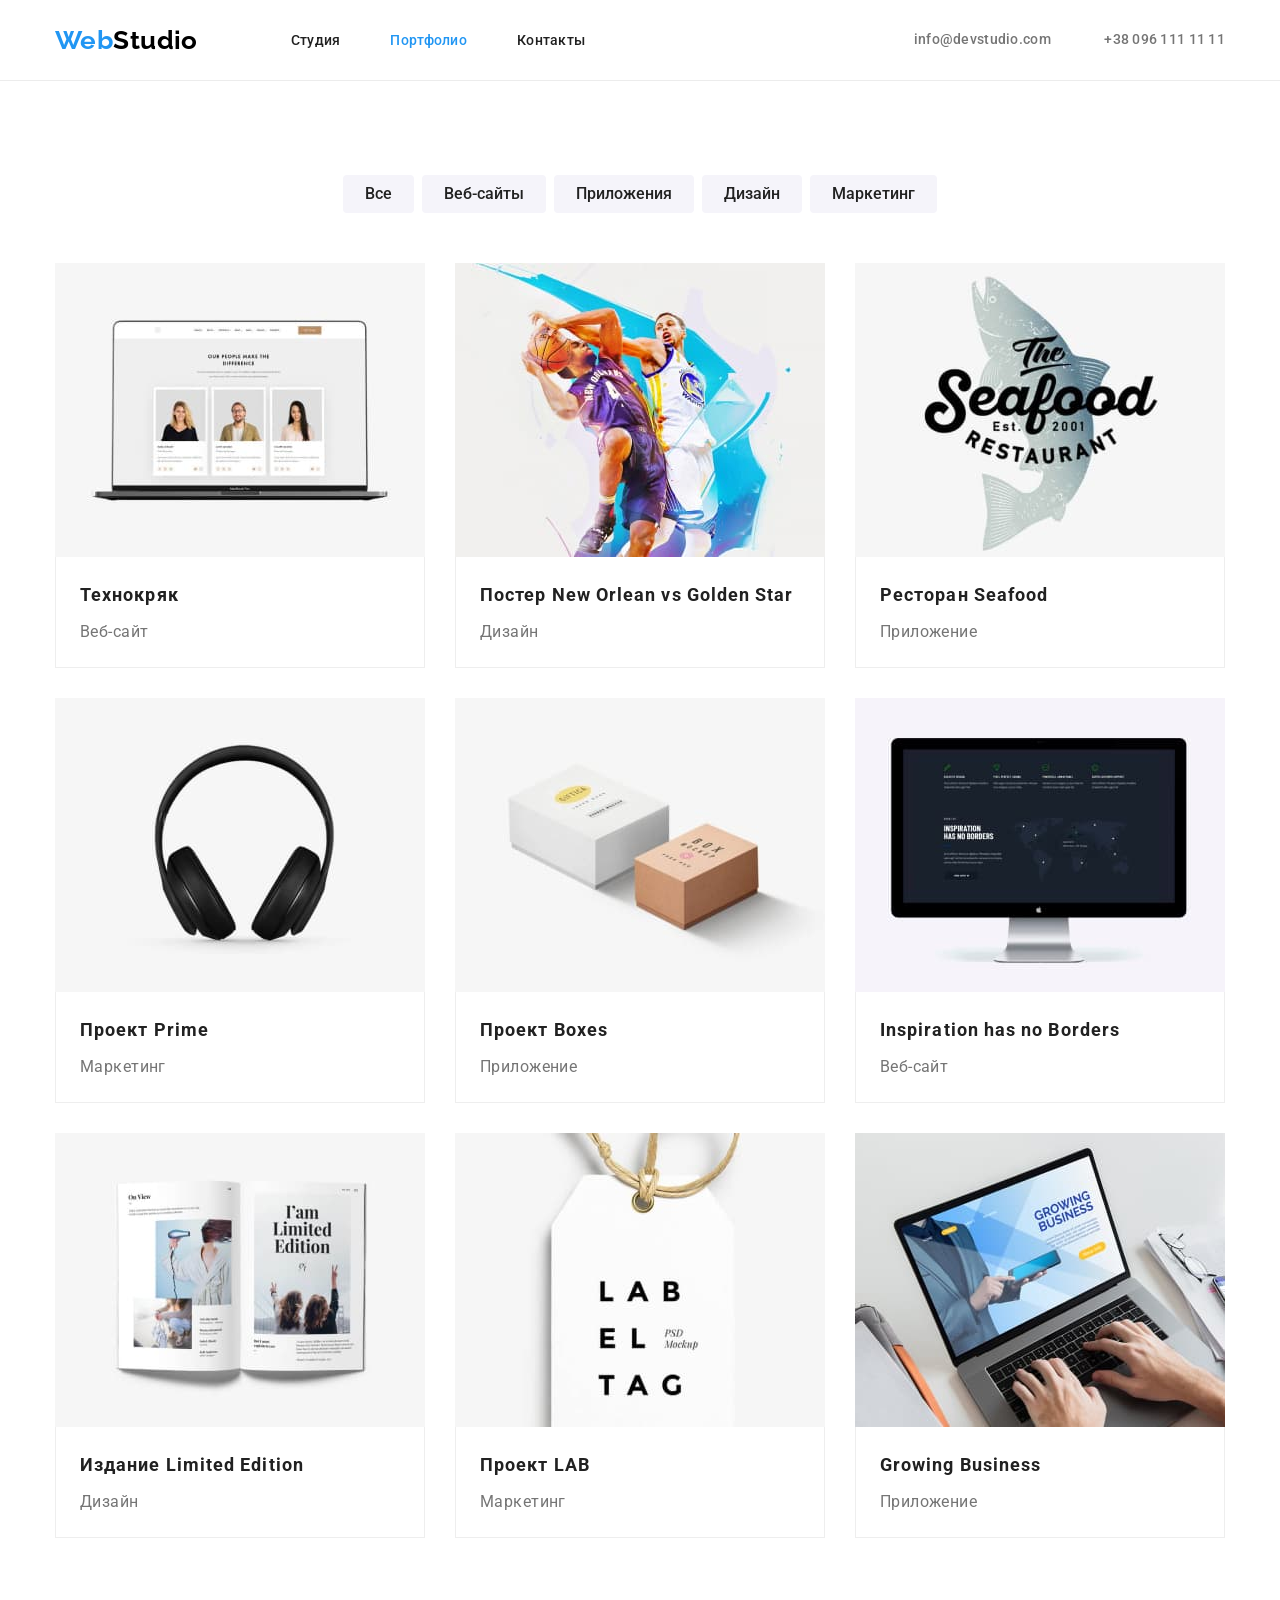
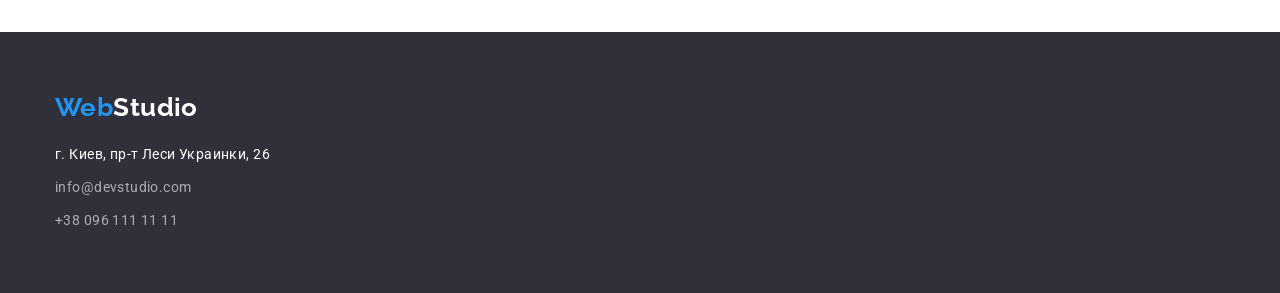
==== portfolio.html @ cef124ff "Add files from HW3" ====
<!DOCTYPE html>
<html lang="ru">
  <head>
    <meta charset="UTF-8" />
    <meta http-equiv="X-UA-Compatible" content="IE=edge" />
    <meta name="viewport" content="width=device-width, initial-scale=1.0" />
    <title>WebStudio</title>
    <link rel="preconnect" href="https://fonts.googleapis.com" />
    <link rel="preconnect" href="https://fonts.gstatic.com" crossorigin />
    <link href="https://fonts.googleapis.com/css2?family=Roboto:wght@400;500;700;900&display=swap" rel="stylesheet" />
    <link
      rel="stylesheet"
      href="https://cdnjs.cloudflare.com/ajax/libs/modern-normalize/1.1.0/modern-normalize.min.css"
      integrity="sha512-wpPYUAdjBVSE4KJnH1VR1HeZfpl1ub8YT/NKx4PuQ5NmX2tKuGu6U/JRp5y+Y8XG2tV+wKQpNHVUX03MfMFn9Q=="
      crossorigin="anonymous"
      referrerpolicy="no-referrer"
    />
    <link rel="stylesheet" href="./css/styles.css" />
  </head>
  <body>
    <header class="header">
      <div class="container header-container">
        <nav class="nav">
          <a href="./index.html" class="logo"> <span class="logo-accent">Web</span>Studio </a>

          <ul class="list menu-list">
            <li class="menu-list-item"><a href="./index.html" class="link menu-list-link">Студия</a></li>
            <li class="menu-list-item"><a href="" class="link menu-list-link current">Портфолио</a></li>
            <li class="menu-list-item"><a href="" class="link menu-list-link">Контакты</a></li>
          </ul>
        </nav>

        <div class="auth">
          <a href="mailto:info@devstudio.com" class="link auth-link">info@devstudio.com</a>
          <a href="tel:+380961111111" class="link auth-link">+38 096 111 11 11</a>
        </div>
      </div>
    </header>

    <main>
      <section class="section">
        <div class="container">
          <h1 class="section-title vusually-hidden">Портфолио</h1>

          <ul class="list filter-list">
            <li class="filter-list-item"><button type="button" class="btn btn-filter">Все</button></li>
            <li class="filter-list-item"><button type="button" class="btn btn-filter">Веб-сайты</button></li>
            <li class="filter-list-item"><button type="button" class="btn btn-filter">Приложения</button></li>
            <li class="filter-list-item"><button type="button" class="btn btn-filter">Дизайн</button></li>
            <li class="filter-list-item"><button type="button" class="btn btn-filter">Маркетинг</button></li>
          </ul>

          <ul class="list portfolio-list">
            <li class="portfolio-list-item">
              <img src="./img/portfolio/img1.jpg" alt="Технокряк" width="370" height="294" />
              <div class="portfolio-list-info">
                <h2 class="portfolio-list-title">Технокряк</h2>
                <p class="portfolio-list-description">Веб-сайт</p>
              </div>
            </li>
            <li class="portfolio-list-item">
              <img src="./img/portfolio/img2.jpg" alt="Постер New Orlean vs Golden Star" width="370" height="294" />
              <div class="portfolio-list-info">
                <h2 class="portfolio-list-title">Постер New Orlean vs Golden Star</h2>
                <p class="portfolio-list-description">Дизайн</p>
              </div>
            </li>
            <li class="portfolio-list-item">
              <img src="./img/portfolio/img3.jpg" alt="Ресторан Seafood" width="370" height="294" />
              <div class="portfolio-list-info">
                <h2 class="portfolio-list-title">Ресторан Seafood</h2>
                <p class="portfolio-list-description">Приложение</p>
              </div>
            </li>
            <li class="portfolio-list-item">
              <img src="./img/portfolio/img4.jpg" alt="Проект Prime" width="370" height="294" />
              <div class="portfolio-list-info">
                <h2 class="portfolio-list-title">Проект Prime</h2>
                <p class="portfolio-list-description">Маркетинг</p>
              </div>
            </li>
            <li class="portfolio-list-item">
              <img src="./img/portfolio/img5.jpg" alt="Проект Boxes" width="370" height="294" />
              <div class="portfolio-list-info">
                <h2 class="portfolio-list-title">Проект Boxes</h2>
                <p class="portfolio-list-description">Приложение</p>
              </div>
            </li>
            <li class="portfolio-list-item">
              <img src="./img/portfolio/img6.jpg" alt="Inspiration has no Borders" width="370" height="294" />
              <div class="portfolio-list-info">
                <h2 class="portfolio-list-title">Inspiration has no Borders</h2>
                <p class="portfolio-list-description">Веб-сайт</p>
              </div>
            </li>
            <li class="portfolio-list-item">
              <img src="./img/portfolio/img7.jpg" alt="Издание Limited Edition" width="370" height="294" />
              <div class="portfolio-list-info">
                <h2 class="portfolio-list-title">Издание Limited Edition</h2>
                <p class="portfolio-list-description">Дизайн</p>
              </div>
            </li>
            <li class="portfolio-list-item">
              <img src="./img/portfolio/img8.jpg" alt="Проект LAB" width="370" height="294" />
              <div class="portfolio-list-info">
                <h2 class="portfolio-list-title">Проект LAB</h2>
                <p class="portfolio-list-description">Маркетинг</p>
              </div>
            </li>
            <li class="portfolio-list-item">
              <img src="./img/portfolio/img9.jpg" alt="" width="370" height="294" />
              <div class="portfolio-list-info">
                <h2 class="portfolio-list-title">Growing Business</h2>
                <p class="portfolio-list-description">Приложение</p>
              </div>
            </li>
          </ul>
        </div>
      </section>
    </main>

    <footer class="footer">
      <div class="container">
        <a href="./index.html" class="logo"> <span class="logo-accent">Web</span>Studio </a>

        <address class="address">
          <ul class="list address-list">
            <li class="address-list-item">
              <a
                href="https://goo.gl/maps/CX2gi69ugpHJVUcX7"
                target="_blank"
                rel="noopener noreferrer"
                class="link address-list-link address-link"
                >г. Киев, пр-т Леси Украинки, 26</a
              >
            </li>
            <li class="address-list-item">
              <a href="mailto:info@devstudio.com" class="link address-list-link">info@devstudio.com</a>
            </li>
            <li class="address-list-item">
              <a href="tel:+380961111111" class="link address-list-link">+38 096 111 11 11</a>
            </li>
          </ul>
        </address>
      </div>
    </footer>
  </body>
</html>
---- css/styles.css ----
/* raleway-700 - latin */
@font-face {
  font-family: 'Raleway';
  font-style: normal;
  font-weight: 700;
  src: url('../fonts/raleway-v22-latin-700.eot'); /* IE9 Compat Modes */
  src: local(''), url('../fonts/raleway-v22-latin-700.eot?#iefix') format('embedded-opentype'),
    /* IE6-IE8 */ url('../fonts/raleway-v22-latin-700.woff2') format('woff2'),
    /* Super Modern Browsers */ url('../fonts/raleway-v22-latin-700.woff') format('woff'),
    /* Modern Browsers */ url('../fonts/raleway-v22-latin-700.ttf') format('truetype'),
    /* Safari, Android, iOS */ url('../fonts/raleway-v22-latin-700.svg#Raleway') format('svg'); /* Legacy iOS */
}

:root {
  --accent-color: #2196f3;
  --dark-color: #212121;
  --white-color: #ffffff;
  --text-color: #757575;
  --logo-color: #000000;
  --pale-color: rgba(255, 255, 255, 0.6);
  --pale-bg-color: #f5f4fa;
}

body {
  font-family: 'Roboto', sans-serif;
  font-size: 14px;
  line-height: 1.714;
  letter-spacing: 0.03em;
  color: var(--text-color);
}

h1,
h2,
h3,
h4,
h5,
h6,
p {
  margin: 0;
}

img {
  display: block;
  max-width: 100%;
  height: auto;
}

.container {
  width: 1200px;
  margin: 0 auto;
  padding-left: 15px;
  padding-right: 15px;
}

/* utils classes */

.list {
  list-style: none;
  margin: 0;
  padding: 0;
}

.link {
  text-decoration: none;
}

.btn {
  font-size: 16px;
  border: none;
  border-radius: 4px;
  cursor: pointer;
}

.vusually-hidden {
  position: absolute;
  width: 1px;
  height: 1px;
  margin: -1px;
  padding: 0;
  border: 0;

  white-space: nowrap;
  clip-path: inset(100%);
  clip: rect(0 0 0 0);
  overflow: hidden;
}

/* section */
.section {
  padding-top: 94px;
  padding-bottom: 94px;
}

.section.no-top-padding {
  padding-top: 0;
}

.section-title {
  margin-bottom: 50px;
  font-size: 36px;
  line-height: 1.167;
  text-align: center;
  color: var(--dark-color);
}

/* header */
.header {
  border-bottom: 1px solid #ececec;
}

.header-container {
  display: flex;
  align-items: center;
}

.nav {
  display: flex;
  align-items: center;
}

.logo {
  margin-right: 68px;
  font-family: 'Raleway', sans-serif;
  font-weight: 700;
  font-size: 26px;
  line-height: 1.192;
  color: var(--logo-color);
  text-decoration: none;
}

.logo-accent {
  color: var(--accent-color);
}

.menu-list {
  display: flex;
}

.menu-list-link {
  display: block;
  padding: 32px 25px;
  font-weight: 500;
  line-height: 1.143;
  letter-spacing: 0.02em;
  color: var(--dark-color);
}

.menu-list-link:hover,
.menu-list-link:focus {
  color: var(--accent-color);
}

.menu-list-link.current {
  color: var(--accent-color);
}

.auth {
  margin-left: auto;
}

.auth-link {
  font-weight: 500;
  line-height: 1.143;
  letter-spacing: 0.02em;
  color: var(--text-color);
}

.auth-link:not(:last-child) {
  margin-right: 50px;
}

.auth-link:hover,
.auth-link:focus {
  color: var(--accent-color);
}

/* hero */
.hero {
  padding-top: 200px;
  padding-bottom: 200px;
  background: #2f303a;
  /* temporary */
}

.hero-content {
  width: 696px;
  margin: 0 auto;
  text-align: center;
}

.hero-title {
  margin-bottom: 30px;
  font-weight: 900;
  font-size: 44px;
  line-height: 1.364;
  letter-spacing: 0.06em;
  text-transform: uppercase;
  color: var(--white-color);
}

.btn-hero {
  padding: 10px 32px;
  font-family: 'Roboto', sans-serif;
  font-weight: 700;
  line-height: 1.875;
  letter-spacing: 0.06em;
  color: var(--white-color);
  background-color: var(--accent-color);
}

.btn-hero:hover,
.btn-hero:focus {
  color: var(--accent-color);
  background-color: var(--white-color);
}

/* advantages */
.advantages-list {
  display: flex;
  margin-left: -30px;
  margin-top: -30px;
}

.advantages-list-item {
  flex-basis: calc(100% / 4 - 30px);
  margin-left: 30px;
  margin-top: 30px;
}

.advantages-list-title {
  margin-bottom: 10px;
  font-size: 14px;
  line-height: 1.143;
  text-transform: uppercase;
  color: var(--dark-color);
}

/* features */
.features-list {
  display: flex;
  margin-left: -30px;
  margin-top: -30px;
}

.features-list-item {
  flex-basis: calc(100% / 3 - 30px);
  margin-left: 30px;
  margin-top: 30px;
}

/* team */
.team-section {
  background-color: var(--pale-bg-color);
}
.team-list {
  display: flex;
  margin-left: -30px;
  margin-top: -30px;
}

.team-list-item {
  flex-basis: calc(100% / 4 - 30px);
  margin-left: 30px;
  margin-top: 30px;
  box-shadow: 0px 1px 3px rgba(0, 0, 0, 0.12), 0px 1px 1px rgba(0, 0, 0, 0.14), 0px 2px 1px rgba(0, 0, 0, 0.2);
  border-radius: 0px 0px 4px 4px;
}

.team-list-info {
  padding: 30px 59px;
  text-align: center;
}

.team-list-title {
  margin-bottom: 10px;
  font-weight: 500;
  font-size: 16px;
  line-height: 1.188;
  color: var(--dark-color);
}

.team-list-position {
  font-size: 16px;
  line-height: 1.188;
}

/* filter */
.filter-list {
  display: flex;
  justify-content: center;
  margin-bottom: 50px;
}

.filter-list-item:not(:last-child) {
  margin-right: 8px;
}

.btn-filter {
  padding: 6px 22px;
  font-weight: 500;
  line-height: 1.625;
  color: var(--dark-color);
  background-color: var(--pale-bg-color);
}

.btn-filter:hover,
.btn-filter:focus {
  color: var(--white-color);
  background-color: var(--accent-color);
}

/* portfolio */
.portfolio-list {
  display: flex;
  flex-wrap: wrap;
  margin-left: -30px;
  margin-top: -30px;
}

.portfolio-list-item {
  flex-basis: calc(100% / 3 - 30px);
  margin-left: 30px;
  margin-top: 30px;
}

.portfolio-list-info {
  padding: 20px 24px;
  border: 1px solid #eeeeee;
  border-top: none;
}

.portfolio-list-title {
  margin-bottom: 4px;
  font-size: 18px;
  line-height: 2;
  letter-spacing: 0.06em;
  color: var(--dark-color);
}

.portfolio-list-description {
  font-size: 16px;
  line-height: 1.875;
  color: var(--text-color);
}

/* footer */
.footer {
  padding-top: 60px;
  padding-bottom: 60px;
  background-color: #2f303a;
}

.footer .logo {
  display: block;
  margin-bottom: 20px;
  color: var(--white-color);
}

.address {
  font-style: normal;
}

.address-list-item:not(:last-child) {
  margin-bottom: 9px;
}

.address-list-link {
  color: var(--pale-color);
}

.address-list-link:hover,
.address-list-link:focus {
  color: var(--accent-color);
}

.address-link {
  color: var(--white-color);
}
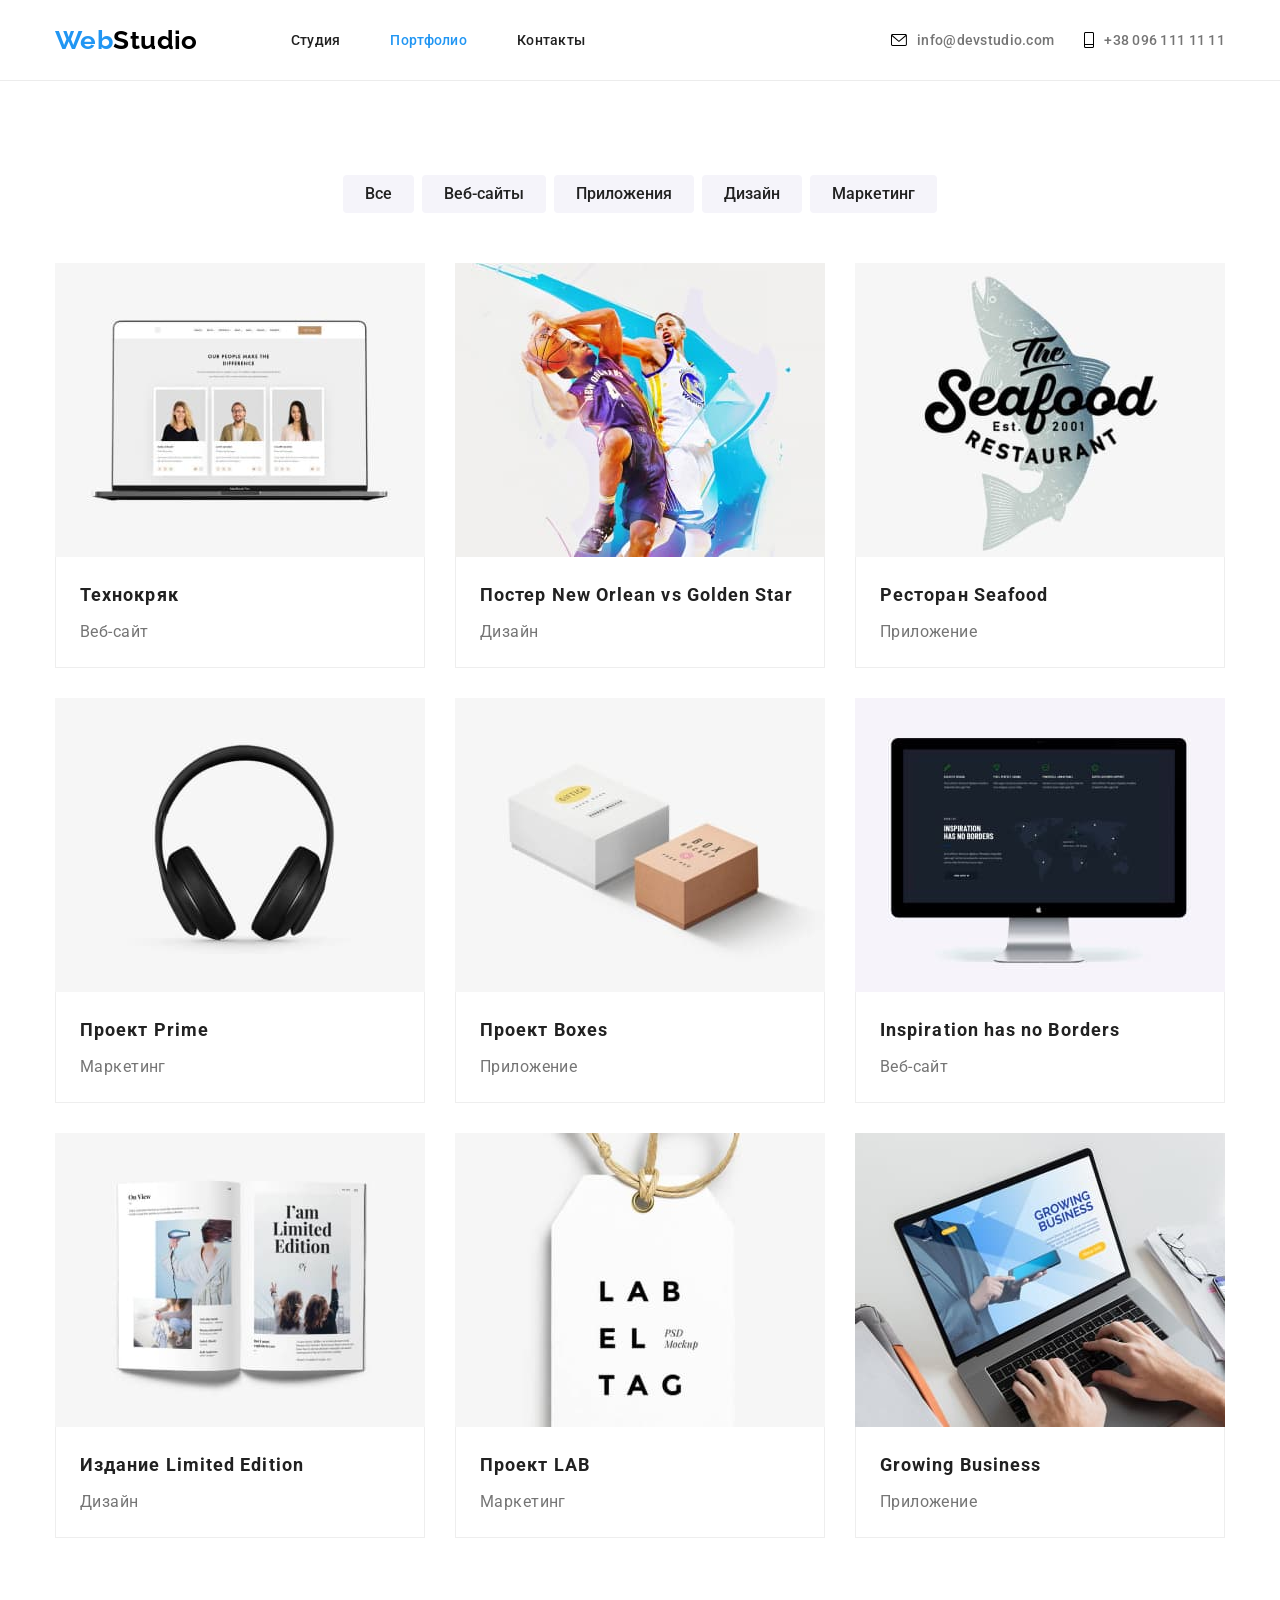
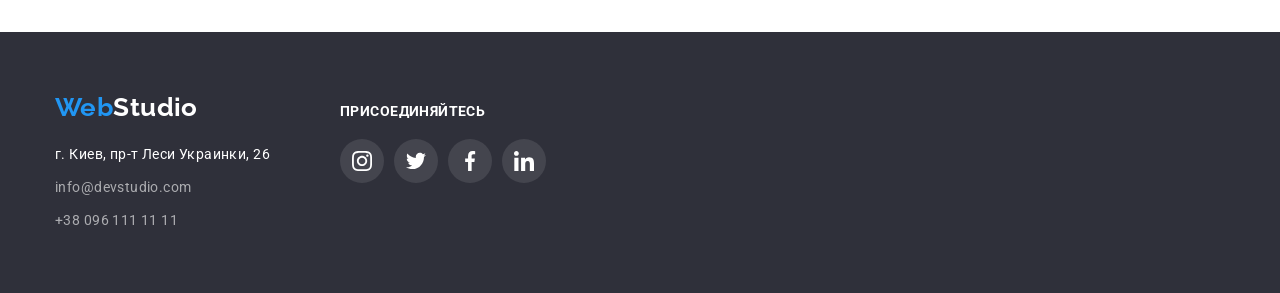
==== commit 19d4d235: "Add background and svg icons into project" ====
--- a/portfolio.html
+++ b/portfolio.html
@@ -31,8 +31,18 @@
         </nav>
 
         <div class="auth">
-          <a href="mailto:info@devstudio.com" class="link auth-link">info@devstudio.com</a>
-          <a href="tel:+380961111111" class="link auth-link">+38 096 111 11 11</a>
+          <a href="mailto:info@devstudio.com" class="link auth-link">
+            <svg class="auth-icon" width="16" height="12">
+              <use href="./img/sprite.svg#icon-envelope"></use>
+            </svg>
+            info@devstudio.com
+          </a>
+          <a href="tel:+380961111111" class="link auth-link">
+            <svg class="auth-icon" width="10" height="18">
+              <use href="./img/sprite.svg#icon-tel"></use>
+            </svg>
+            +38 096 111 11 11</a
+          >
         </div>
       </div>
     </header>
@@ -121,27 +131,64 @@
 
     <footer class="footer">
       <div class="container">
-        <a href="./index.html" class="logo"> <span class="logo-accent">Web</span>Studio </a>
+        <div class="footer-info">
+          <a href="./index.html" class="logo"> <span class="logo-accent">Web</span>Studio </a>
 
-        <address class="address">
-          <ul class="list address-list">
-            <li class="address-list-item">
-              <a
-                href="https://goo.gl/maps/CX2gi69ugpHJVUcX7"
-                target="_blank"
-                rel="noopener noreferrer"
-                class="link address-list-link address-link"
-                >г. Киев, пр-т Леси Украинки, 26</a
-              >
+          <address class="address">
+            <ul class="list address-list">
+              <li class="address-list-item">
+                <a
+                  href="https://goo.gl/maps/CX2gi69ugpHJVUcX7"
+                  target="_blank"
+                  rel="noopener noreferrer"
+                  class="link address-list-link address-link"
+                  >г. Киев, пр-т Леси Украинки, 26</a
+                >
+              </li>
+              <li class="address-list-item">
+                <a href="mailto:info@devstudio.com" class="link address-list-link">info@devstudio.com</a>
+              </li>
+              <li class="address-list-item">
+                <a href="tel:+380961111111" class="link address-list-link">+38 096 111 11 11</a>
+              </li>
+            </ul>
+          </address>
+        </div>
+
+        <div class="footer-appeal">
+          <p class="appeal-text">присоединяйтесь</p>
+
+          <ul class="list social-list">
+            <li class="social-list-item">
+              <a href="" class="social-list-link">
+                <svg class="social-list-icon">
+                  <use href="./img/sprite.svg#icon-instagram"></use>
+                </svg>
+              </a>
             </li>
-            <li class="address-list-item">
-              <a href="mailto:info@devstudio.com" class="link address-list-link">info@devstudio.com</a>
+            <li class="social-list-item">
+              <a href="" class="social-list-link">
+                <svg class="social-list-icon">
+                  <use href="./img/sprite.svg#icon-twitter"></use>
+                </svg>
+              </a>
             </li>
-            <li class="address-list-item">
-              <a href="tel:+380961111111" class="link address-list-link">+38 096 111 11 11</a>
+            <li class="social-list-item">
+              <a href="" class="social-list-link">
+                <svg class="social-list-icon">
+                  <use href="./img/sprite.svg#icon-facebook"></use>
+                </svg>
+              </a>
+            </li>
+            <li class="social-list-item">
+              <a href="" class="social-list-link">
+                <svg class="social-list-icon">
+                  <use href="./img/sprite.svg#icon-linkedin"></use>
+                </svg>
+              </a>
             </li>
           </ul>
-        </address>
+        </div>
       </div>
     </footer>
   </body>
--- a/css/styles.css
+++ b/css/styles.css
@@ -19,6 +19,7 @@
   --logo-color: #000000;
   --pale-color: rgba(255, 255, 255, 0.6);
   --pale-bg-color: #f5f4fa;
+  --icon-color: #afb1b8;
 }
 
 body {
@@ -52,6 +53,34 @@
   padding-right: 15px;
 }
 
+.social-list {
+  display: flex;
+  justify-content: space-between;
+}
+
+.social-list-link {
+  display: flex;
+  justify-content: center;
+  align-items: center;
+  width: 44px;
+  height: 44px;
+  border-radius: 50%;
+}
+
+.social-list-icon {
+  width: 20px;
+  height: 20px;
+}
+
+.social-list-link:hover,
+.social-list-link:focus {
+  background-color: var(--accent-color);
+}
+
+.social-list-link:hover .social-list-icon {
+  fill: var(--white-color);
+}
+
 /* utils classes */
 
 .list {
@@ -155,10 +184,13 @@
 }
 
 .auth {
+  display: flex;
   margin-left: auto;
 }
 
 .auth-link {
+  display: flex;
+  align-items: center;
   font-weight: 500;
   line-height: 1.143;
   letter-spacing: 0.02em;
@@ -166,7 +198,7 @@
 }
 
 .auth-link:not(:last-child) {
-  margin-right: 50px;
+  margin-right: 30px;
 }
 
 .auth-link:hover,
@@ -174,12 +206,23 @@
   color: var(--accent-color);
 }
 
+.auth-link:hover .auth-icon,
+.auth-link:focus .auth-icon {
+  fill: var(--accent-color);
+}
+
+.auth-icon {
+  margin-right: 10px;
+}
+
 /* hero */
 .hero {
+  max-width: 1600px;
+  margin: 0 auto;
   padding-top: 200px;
   padding-bottom: 200px;
-  background: #2f303a;
-  /* temporary */
+  background-color: #2f303a;
+  background-image: linear-gradient(rgba(47, 48, 58, 0.4), rgba(47, 48, 58, 0.4)), url(../img/bg-hero.jpg);
 }
 
 .hero-content {
@@ -206,6 +249,7 @@
   letter-spacing: 0.06em;
   color: var(--white-color);
   background-color: var(--accent-color);
+  box-shadow: 0px 4px 4px rgba(0, 0, 0, 0.15);
 }
 
 .btn-hero:hover,
@@ -225,6 +269,22 @@
   flex-basis: calc(100% / 4 - 30px);
   margin-left: 30px;
   margin-top: 30px;
+}
+
+.advantages-list-image {
+  display: flex;
+  justify-content: center;
+  align-items: center;
+  margin-bottom: 30px;
+  width: 270px;
+  height: 120px;
+  background-color: var(--pale-bg-color);
+  border-radius: 4px;
+}
+
+.advantages-list-icon {
+  width: 70px;
+  height: 70px;
 }
 
 .advantages-list-title {
@@ -252,6 +312,7 @@
 .team-section {
   background-color: var(--pale-bg-color);
 }
+
 .team-list {
   display: flex;
   margin-left: -30px;
@@ -267,11 +328,12 @@
 }
 
 .team-list-info {
-  padding: 30px 59px;
+  padding: 30px 32px;
   text-align: center;
-}
-
-.team-list-title {
+  background-color: var(--white-color);
+}
+
+.team-list .team-list-title {
   margin-bottom: 10px;
   font-weight: 500;
   font-size: 16px;
@@ -280,8 +342,46 @@
 }
 
 .team-list-position {
+  margin-bottom: 16px;
   font-size: 16px;
   line-height: 1.188;
+}
+
+.team-list .social-list-icon {
+  fill: var(--icon-color);
+}
+
+/* clients */
+
+.clients-list {
+  display: flex;
+  justify-content: space-between;
+}
+
+.clients-list-link {
+  display: flex;
+  justify-content: center;
+  align-items: center;
+  width: 170px;
+  height: 92px;
+  border: 1px solid var(--icon-color);
+  border-radius: 4px;
+}
+
+.clients-list-link:hover,
+.clients-list-link:focus {
+  border-color: var(--accent-color);
+}
+
+.clients-list-icon {
+  width: 106px;
+  height: 60px;
+  fill: var(--icon-color);
+}
+
+.clients-list-link:hover .clients-list-icon,
+.clients-list-link:focus .clients-list-icon {
+  fill: var(--accent-color);
 }
 
 /* filter */
@@ -307,6 +407,7 @@
 .btn-filter:focus {
   color: var(--white-color);
   background-color: var(--accent-color);
+  box-shadow: 0px 3px 1px rgba(0, 0, 0, 0.1), 0px 1px 2px rgba(0, 0, 0, 0.08), 0px 2px 2px rgba(0, 0, 0, 0.12);
 }
 
 /* portfolio */
@@ -321,6 +422,10 @@
   flex-basis: calc(100% / 3 - 30px);
   margin-left: 30px;
   margin-top: 30px;
+}
+
+.portfolio-list-item:hover {
+  box-shadow: 0px 1px 1px rgba(0, 0, 0, 0.12), 0px 4px 4px rgba(0, 0, 0, 0.06), 1px 4px 6px rgba(0, 0, 0, 0.16);
 }
 
 .portfolio-list-info {
@@ -350,6 +455,15 @@
   background-color: #2f303a;
 }
 
+.footer .container {
+  display: flex;
+  align-items: baseline;
+}
+
+.footer-info {
+  margin-right: 70px;
+}
+
 .footer .logo {
   display: block;
   margin-bottom: 20px;
@@ -376,3 +490,28 @@
 .address-link {
   color: var(--white-color);
 }
+
+.appeal-text {
+  margin-bottom: 20px;
+  font-weight: 700;
+  line-height: 1.143;
+  text-transform: uppercase;
+  color: var(--white-color);
+}
+
+.footer .social-list-item:not(:last-child) {
+  margin-right: 10px;
+}
+
+.footer .social-list-link {
+  background-color: rgba(255, 255, 255, 0.1);
+}
+
+.footer .social-list-link:hover,
+.footer .social-list-link:focus {
+  background-color: var(--accent-color);
+}
+
+.footer .social-list-icon {
+  fill: var(--white-color);
+}
